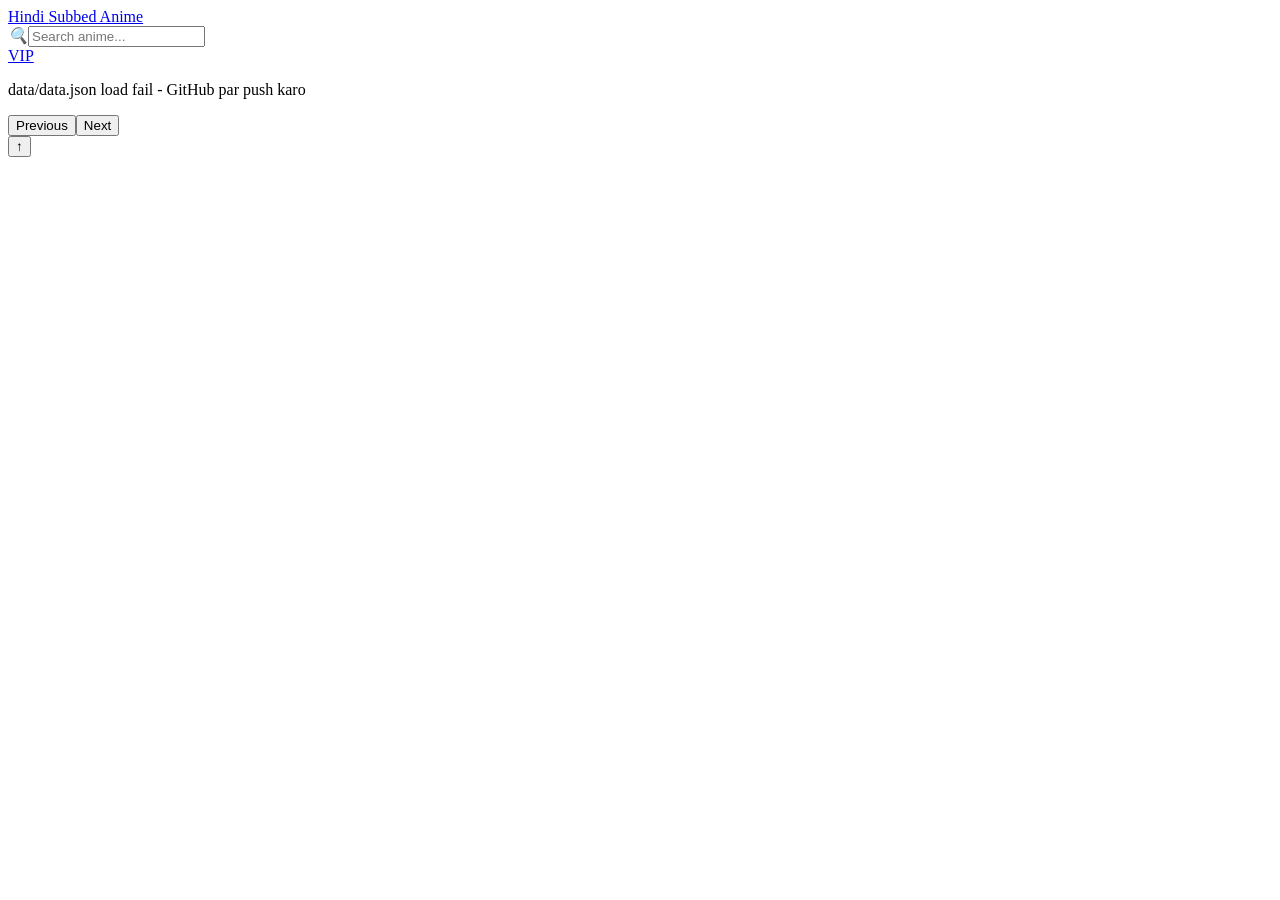
==== index.html @ 3cca9737 "Create index.html" ====
<!DOCTYPE html>
<html lang="hi">
<head>
<meta charset="UTF-8">
<meta name="viewport" content="width=device-width,initial-scale=1">
<title>Hindi Subbed Anime - Watch Hindi Subbed Anime Online Lifetime Free</title>
<meta name="description" content="Hindi Subbed Anime - Watch Hindi Subbed, Hindi Dubbed Anime, Romance, Reincarnation, Action Anime Online Lifetime Free on GitHub">
<meta name="keywords" content="hindi subbed anime, hindi dubbed anime, mechanical marie hindi subbed, dad is a hero hindi subbed, romance anime hindi, reincarnation anime">
<meta name="theme-color" content="#ff8c00">
<meta property="og:title" content="Hindi Subbed Anime">
<meta property="og:description" content="Watch Hindi Subbed Anime Lifetime Free">
<meta property="og:type" content="website">
<link rel="stylesheet" href="assets/css/style.css">
<link rel="manifest" href="manifest.json">
</head>
<body>
<div id="toast"></div>
<div class="wrap">
<header>
  <a href="index.html" class="logo">Hindi <span>Subbed Anime</span></a>
  <div class="search"><i>🔍</i><input id="q" placeholder="Search anime..."></div>
  <a class="pill" href="vip.html">VIP</a>
</header>

<div class="filters">
  <div class="row" id="cats"></div>
  <div class="row" id="gens"></div>
  <div class="row" id="az"></div>
</div>

<!-- GRID - Single big cards like screenshot, NOT 2 images short type -->
<div class="grid" id="grid"></div>

<div class="pg"><button id="pv">Previous</button><span id="pi"></span><button id="nx">Next</button></div>
<div id="ban"></div>
</div>

<button class="fab" onclick="window.scrollTo({top:0,behavior:'smooth'})">↑</button>

<script src="assets/js/app.js"></script>
<script>
const N=8;
let S={q:'',c:'',g:'',a:'',p:0}, ALL=[];
const $=id=>document.getElementById(id);
const kk=s=>String(s||'').trim().toLowerCase();
const esc=s=>String(s??'').replace(/[&<>"]/g,c=>({'&':'&amp;','<':'&lt;','>':'&gt;','"':'&quot;'}[c]));
const gens=p=>(p.gen||[]).flatMap(g=>String(g).split(/[,.;\/|]+/)).map(s=>s.trim()).filter(Boolean);
function cdnImg(u){
  if(!u) return 'https://placehold.co/600x338/232326/9f9fa9?text=No+Image';
  if(u.includes('wsrv.nl')) return u;
  return `https://wsrv.nl/?url=${encodeURIComponent(u)}&output=jpg&q=80`;
}
function row(id,k,map){
  const r=$(id); r.innerHTML='';
  [...map].sort((a,b)=>a[1].localeCompare(b[1])).forEach(([val,label])=>{
    const b=document.createElement('button');
    b.className='chip'+(S[k]===val?' on':'');
    b.textContent=label;
    b.onclick=()=>{ S[k]=S[k]===val?'':val; S.p=0; draw(); };
    r.appendChild(b);
  });
}
function draw(){
  const cm=new Map(), gm=new Map(), am=new Map();
  ALL.forEach(p=>{
    if(p.cat) cm.set(kk(p.cat), cm.get(kk(p.cat))||p.cat.trim());
    gens(p).forEach(g=>gm.set(kk(g), gm.get(kk(g))||g));
    const a=(p.name[0]||'#').toUpperCase(); am.set(a,a);
  });
  row('cats','c',cm); row('gens','g',gm); row('az','a',am);
  let f=ALL.filter(p=>{
    if(p.expiry && p.expiry < Date.now()) return false; // auto delete
    const key=(p.keywords||'')+' '+p.name+' '+p.cat+' '+(p.gen||[]).join(' ');
    return kk(key).includes(S.q) && (!S.c||kk(p.cat)===S.c) && (!S.g||gens(p).some(g=>kk(g)===S.g)) && (!S.a||p.name[0].toUpperCase()===S.a);
  }).sort((a,b)=>(b.updated||0)-(a.updated||0));
  const total=Math.max(1,Math.ceil(f.length/N));
  S.p=Math.min(S.p,total-1); if(S.p<0) S.p=0;
  const slice=f.slice(S.p*N, S.p*N+N);
  $('grid').innerHTML=slice.map(p=>{
    const genre=(p.gen&&p.gen[0])?p.gen[0]: (p.cat||'Hindi Subbed');
    return `<a class="card" href="post.html?id=${encodeURIComponent(p.id)}">
      <div class="thumb">
        <img loading="lazy" src="${esc(cdnImg(p.img))}" alt="${esc(p.name)} Hindi Subbed">
        <div class="top-badge"><span>WATCH NOW</span><span>${esc((p.cat||'Hindi Subbed').slice(0,20))}</span></div>
        <span class="gen-badge">${esc(genre)}</span>
      </div>
      <div class="card-body">
        <div class="card-title">${esc(p.name)}</div>
        <button class="watch-btn">Watch/Download...</button>
      </div>
    </a>`;
  }).join('') || '<p class="mu" style="padding:20px">Kuch nahi mila. data/data.json check karo</p>';
  $('pi').textContent=`${S.p+1} / ${total}`;
  $('pv').disabled=S.p<=0; $('nx').disabled=S.p>=total-1;
  $('pv').onclick=()=>{S.p--; draw(); scrollTo(0,0)}; $('nx').onclick=()=>{S.p++; draw(); scrollTo(0,0)};
}
async function loadData(){
  try{
    const r=await fetch('data/data.json?'+Date.now(),{cache:'no-store'});
    if(!r.ok) throw new Error();
    const d=await r.json();
    ALL=d.posts||[];
    if(d.cfg){
      if(d.cfg.head){ const t=document.createElement('template'); t.innerHTML=d.cfg.head; document.head.append(t.content); }
      if(d.cfg.body){ const t=document.createElement('template'); t.innerHTML=d.cfg.body; document.body.append(t.content); }
      if(d.cfg.ban && $('ban')){ const t=document.createElement('template'); t.innerHTML=d.cfg.ban; $('ban').append(t.content); }
    }
    draw();
  }catch(e){ $('grid').innerHTML='<p class="mu">data/data.json load fail - GitHub par push karo</p>'; }
}
const inp=$('q');
const u=new URLSearchParams(location.search);
if(u.get('q')){ S.q=kk(u.get('q')); inp.value=u.get('q'); }
inp.oninput=()=>{ S.q=kk(inp.value); S.p=0; draw(); };
loadData();
</script>
</body>
</html>
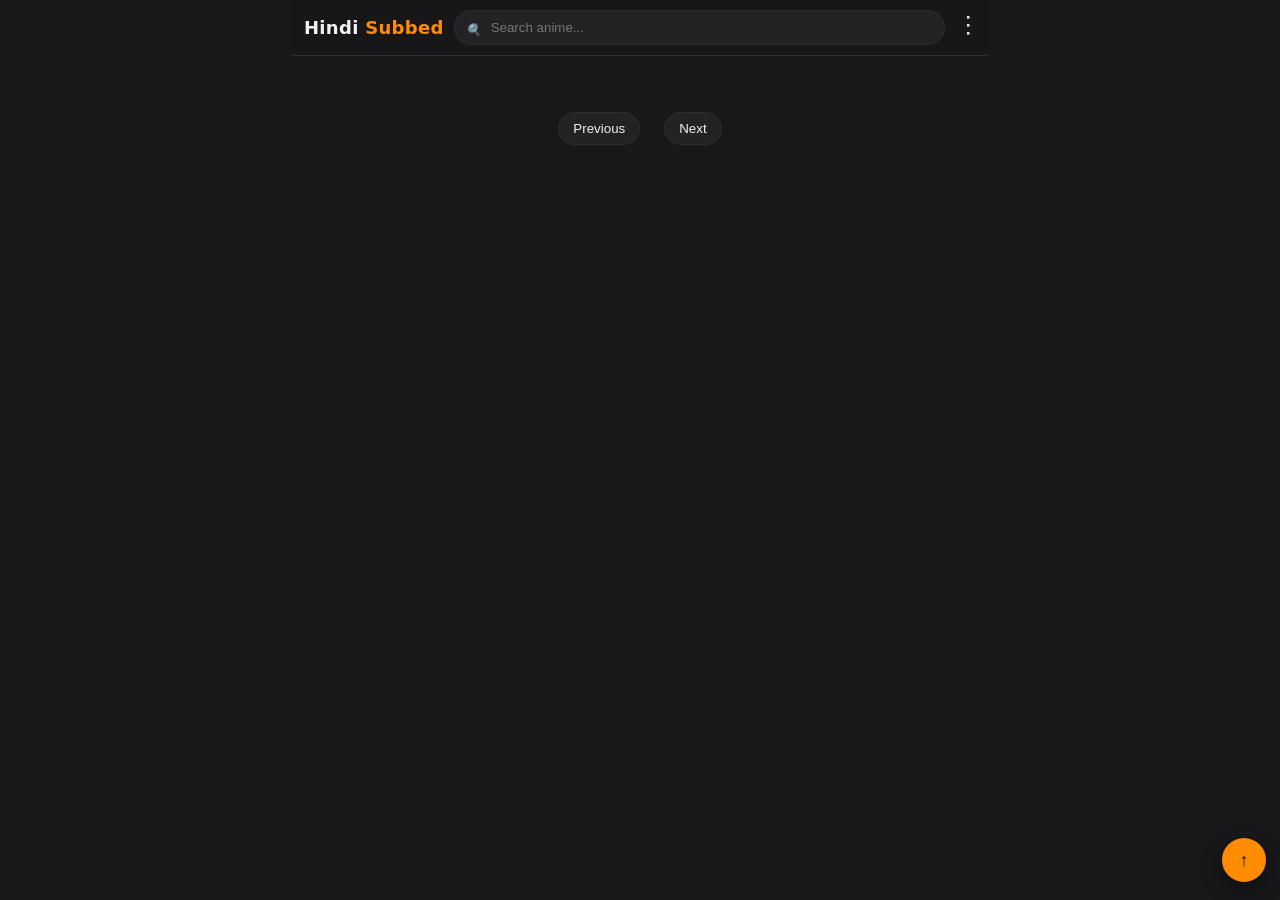
==== commit 1d336453: "Update index.html" ====
--- a/index.html
+++ b/index.html
@@ -3,32 +3,63 @@
 <head>
 <meta charset="UTF-8">
 <meta name="viewport" content="width=device-width,initial-scale=1">
-<title>Hindi Subbed Anime - Watch Hindi Subbed Anime Online Lifetime Free</title>
-<meta name="description" content="Hindi Subbed Anime - Watch Hindi Subbed, Hindi Dubbed Anime, Romance, Reincarnation, Action Anime Online Lifetime Free on GitHub">
-<meta name="keywords" content="hindi subbed anime, hindi dubbed anime, mechanical marie hindi subbed, dad is a hero hindi subbed, romance anime hindi, reincarnation anime">
+<title>Hindi Subbed Anime - Watch Online Lifetime Free</title>
+<meta name="description" content="Hindi Subbed Anime - Watch Hindi Subbed, Hindi Dubbed Anime, Romance, Reincarnation, Action Anime Online Lifetime Free">
 <meta name="theme-color" content="#ff8c00">
-<meta property="og:title" content="Hindi Subbed Anime">
-<meta property="og:description" content="Watch Hindi Subbed Anime Lifetime Free">
-<meta property="og:type" content="website">
 <link rel="stylesheet" href="assets/css/style.css">
-<link rel="manifest" href="manifest.json">
+<style>
+/* 3-DOTS MENU CSS */
+.site-menu { position: fixed; inset: 0; background: rgba(0,0,0,0.7); z-index: 1000; display: none; flex-direction: column; justify-content: flex-end; backdrop-filter: blur(4px); }
+.site-menu.show { display: flex; animation: slideUp 0.3s ease-out; }
+@keyframes slideUp { from { transform: translateY(100%); } to { transform: translateY(0); } }
+.menu-content { background: var(--bg); border-radius: 20px 20px 0 0; padding: 20px; max-height: 85vh; overflow-y: auto; border-top: 1px solid var(--ln); }
+.menu-header { display: flex; justify-content: space-between; align-items: center; margin-bottom: 15px; }
+.menu-header h3 { margin: 0; color: var(--ac); font-size: 18px; }
+.menu-header button { background: none; border: none; color: var(--tx); font-size: 20px; cursor: pointer; }
+.menu-section { margin-bottom: 20px; }
+.menu-section h4 { margin: 0 0 10px 0; color: var(--mu); font-size: 12px; text-transform: uppercase; letter-spacing: 1px; }
+.wrap-chips { display: flex; flex-wrap: wrap; gap: 8px; }
+.m-chip { background: var(--card); border: 1px solid var(--ln); color: var(--tx); padding: 8px 14px; border-radius: 99px; font-size: 12px; cursor: pointer; }
+.m-chip.on { background: var(--ac); color: #111; border-color: var(--ac); font-weight: bold; }
+</style>
 </head>
 <body>
 <div id="toast"></div>
+
+<!-- MAIN MENU OVERLAY -->
+<div id="siteMenu" class="site-menu">
+  <div class="menu-content">
+    <div class="menu-header">
+      <h3>Explore Anime</h3>
+      <button onclick="toggleMenu()">✕</button>
+    </div>
+    <div class="menu-section">
+      <h4>📁 Categories</h4>
+      <div class="wrap-chips" id="menuCats"></div>
+    </div>
+    <div class="menu-section">
+      <h4>🎭 Genres</h4>
+      <div class="wrap-chips" id="menuGens"></div>
+    </div>
+    <div class="menu-section">
+      <h4>🔤 A-Z List</h4>
+      <div class="wrap-chips" id="menuAZ"></div>
+    </div>
+  </div>
+</div>
+
 <div class="wrap">
 <header>
-  <a href="index.html" class="logo">Hindi <span>Subbed Anime</span></a>
+  <a href="index.html" class="logo">Hindi <span>Subbed</span></a>
   <div class="search"><i>🔍</i><input id="q" placeholder="Search anime..."></div>
-  <a class="pill" href="vip.html">VIP</a>
+  <!-- YE RAHA 3 DOTS WALA BUTTON -->
+  <button onclick="toggleMenu()" style="background:transparent;border:0;color:var(--tx);font-size:24px;cursor:pointer;padding:0 5px;margin-left:5px;">⋮</button>
 </header>
 
 <div class="filters">
   <div class="row" id="cats"></div>
-  <div class="row" id="gens"></div>
-  <div class="row" id="az"></div>
 </div>
 
-<!-- GRID - Single big cards like screenshot, NOT 2 images short type -->
 <div class="grid" id="grid"></div>
 
 <div class="pg"><button id="pv">Previous</button><span id="pi"></span><button id="nx">Next</button></div>
@@ -45,21 +76,35 @@
 const kk=s=>String(s||'').trim().toLowerCase();
 const esc=s=>String(s??'').replace(/[&<>"]/g,c=>({'&':'&amp;','<':'&lt;','>':'&gt;','"':'&quot;'}[c]));
 const gens=p=>(p.gen||[]).flatMap(g=>String(g).split(/[,.;\/|]+/)).map(s=>s.trim()).filter(Boolean);
-function cdnImg(u){
-  if(!u) return 'https://placehold.co/600x338/232326/9f9fa9?text=No+Image';
-  if(u.includes('wsrv.nl')) return u;
-  return `https://wsrv.nl/?url=${encodeURIComponent(u)}&output=jpg&q=80`;
+
+function toggleMenu() {
+  const m = $('siteMenu');
+  if(m.classList.contains('show')) m.classList.remove('show');
+  else m.classList.add('show');
 }
+
+// Function for Homepage horizontal scroll
 function row(id,k,map){
   const r=$(id); r.innerHTML='';
   [...map].sort((a,b)=>a[1].localeCompare(b[1])).forEach(([val,label])=>{
     const b=document.createElement('button');
-    b.className='chip'+(S[k]===val?' on':'');
-    b.textContent=label;
+    b.className='chip'+(S[k]===val?' on':''); b.textContent=label;
     b.onclick=()=>{ S[k]=S[k]===val?'':val; S.p=0; draw(); };
     r.appendChild(b);
   });
 }
+
+// Function for 3-Dots Menu inside Overlay
+function menuRow(id,k,map){
+  const r=$(id); r.innerHTML='';
+  [...map].sort((a,b)=>a[1].localeCompare(b[1])).forEach(([val,label])=>{
+    const b=document.createElement('button');
+    b.className='m-chip'+(S[k]===val?' on':''); b.textContent=label;
+    b.onclick=()=>{ S[k]=S[k]===val?'':val; S.p=0; toggleMenu(); draw(); };
+    r.appendChild(b);
+  });
+}
+
 function draw(){
   const cm=new Map(), gm=new Map(), am=new Map();
   ALL.forEach(p=>{
@@ -67,47 +112,55 @@
     gens(p).forEach(g=>gm.set(kk(g), gm.get(kk(g))||g));
     const a=(p.name[0]||'#').toUpperCase(); am.set(a,a);
   });
-  row('cats','c',cm); row('gens','g',gm); row('az','a',am);
+  
+  // Fill top horizontal row (Only Categories for clean look)
+  row('cats','c',cm); 
+  
+  // Fill 3-Dots Menu (Categories, Genres, A-Z)
+  menuRow('menuCats','c',cm);
+  menuRow('menuGens','g',gm);
+  menuRow('menuAZ','a',am);
+
   let f=ALL.filter(p=>{
-    if(p.expiry && p.expiry < Date.now()) return false; // auto delete
     const key=(p.keywords||'')+' '+p.name+' '+p.cat+' '+(p.gen||[]).join(' ');
     return kk(key).includes(S.q) && (!S.c||kk(p.cat)===S.c) && (!S.g||gens(p).some(g=>kk(g)===S.g)) && (!S.a||p.name[0].toUpperCase()===S.a);
   }).sort((a,b)=>(b.updated||0)-(a.updated||0));
+
   const total=Math.max(1,Math.ceil(f.length/N));
   S.p=Math.min(S.p,total-1); if(S.p<0) S.p=0;
   const slice=f.slice(S.p*N, S.p*N+N);
+
   $('grid').innerHTML=slice.map(p=>{
-    const genre=(p.gen&&p.gen[0])?p.gen[0]: (p.cat||'Hindi Subbed');
+    const genre=(p.gen&&p.gen[0])?p.gen[0]: (p.cat||'Anime');
     return `<a class="card" href="post.html?id=${encodeURIComponent(p.id)}">
       <div class="thumb">
-        <img loading="lazy" src="${esc(cdnImg(p.img))}" alt="${esc(p.name)} Hindi Subbed">
-        <div class="top-badge"><span>WATCH NOW</span><span>${esc((p.cat||'Hindi Subbed').slice(0,20))}</span></div>
+        <img loading="lazy" src="${esc(cdnImg(p.img))}" alt="${esc(p.name)}">
+        <div class="top-badge"><span>WATCH NOW</span><span>${esc((p.cat||'Anime').slice(0,20))}</span></div>
         <span class="gen-badge">${esc(genre)}</span>
       </div>
       <div class="card-body">
         <div class="card-title">${esc(p.name)}</div>
-        <button class="watch-btn">Watch/Download...</button>
+        <button class="watch-btn">Watch Episode...</button>
       </div>
     </a>`;
-  }).join('') || '<p class="mu" style="padding:20px">Kuch nahi mila. data/data.json check karo</p>';
-  $('pi').textContent=`${S.p+1} / ${total}`;
+  }).join('') || '<p class="mu" style="padding:20px; text-align:center;">No Anime Found.</p>';
+  
+  $('pi').textContent=`Page ${S.p+1} of ${total}`;
   $('pv').disabled=S.p<=0; $('nx').disabled=S.p>=total-1;
   $('pv').onclick=()=>{S.p--; draw(); scrollTo(0,0)}; $('nx').onclick=()=>{S.p++; draw(); scrollTo(0,0)};
 }
+
 async function loadData(){
   try{
     const r=await fetch('data/data.json?'+Date.now(),{cache:'no-store'});
     if(!r.ok) throw new Error();
     const d=await r.json();
     ALL=d.posts||[];
-    if(d.cfg){
-      if(d.cfg.head){ const t=document.createElement('template'); t.innerHTML=d.cfg.head; document.head.append(t.content); }
-      if(d.cfg.body){ const t=document.createElement('template'); t.innerHTML=d.cfg.body; document.body.append(t.content); }
-      if(d.cfg.ban && $('ban')){ const t=document.createElement('template'); t.innerHTML=d.cfg.ban; $('ban').append(t.content); }
-    }
+    if(d.cfg && d.cfg.ban && $('ban')){ const t=document.createElement('template'); t.innerHTML=d.cfg.ban; $('ban').append(t.content); }
     draw();
-  }catch(e){ $('grid').innerHTML='<p class="mu">data/data.json load fail - GitHub par push karo</p>'; }
+  }catch(e){ $('grid').innerHTML='<p class="mu">Data loading failed...</p>'; }
 }
+
 const inp=$('q');
 const u=new URLSearchParams(location.search);
 if(u.get('q')){ S.q=kk(u.get('q')); inp.value=u.get('q'); }
--- a/assets/css/style.css
+++ b/assets/css/style.css
@@ -0,0 +1,82 @@
+:root{
+  --bg:#18181b;
+  --card:#232326;
+  --card2:#1f1f23;
+  --ln:#2e2e32;
+  --tx:#f1f1f3;
+  --mu:#9f9fa9;
+  --ac:#ff8c00;
+  --ac2:#ff6a00;
+  --r:14px;
+}
+*{box-sizing:border-box}
+body{
+  margin:0;
+  background:var(--bg);
+  color:var(--tx);
+  font:14px/1.5 Inter,system-ui,Segoe UI,Roboto,sans-serif;
+  -webkit-tap-highlight-color:transparent;
+}
+a{color:inherit;text-decoration:none}
+.wrap{max-width:720px;margin:auto;padding:0 12px 90px}
+header{
+  position:sticky;top:0;z-index:20;
+  background:rgba(24,24,27,.92);
+  backdrop-filter:blur(12px);
+  border-bottom:1px solid var(--ln);
+  padding:10px 12px;
+  display:flex;align-items:center;gap:10px;
+}
+.logo{font-size:18px;font-weight:900;letter-spacing:.3px}
+.logo span{color:var(--ac)}
+.search{flex:1;position:relative}
+.search input{
+  width:100%;background:var(--card);
+  border:1px solid var(--ln);color:var(--tx);
+  border-radius:99px;padding:9px 14px 9px 36px;outline:none;
+}
+.search i{position:absolute;left:12px;top:11px;color:var(--mu);font-size:12px}
+.pill{white-space:nowrap;padding:6px 12px;border-radius:99px;font-size:12px;border:1px solid var(--ln);background:var(--card)}
+.chip{padding:6px 12px;border-radius:99px;font-size:12px;border:1px solid var(--ln);background:var(--card);cursor:pointer;white-space:nowrap}
+.chip.on{background:var(--ac);color:#111;border-color:var(--ac);font-weight:700}
+.row{display:flex;gap:8px;overflow-x:auto;padding:8px 0;scrollbar-width:none}
+.row::-webkit-scrollbar{display:none}
+
+/* GRID - 1 column on mobile like screenshot, NOT 2 images short type */
+.grid{display:grid;grid-template-columns:1fr;gap:18px;padding:12px 0}
+@media(min-width:600px){.grid{grid-template-columns:1fr 1fr}}
+
+/* CARD - Like screenshot */
+.card{
+  background:var(--card);border:1px solid var(--ln);
+  border-radius:16px;overflow:hidden;display:block;position:relative;
+}
+.thumb{position:relative;width:100%;aspect-ratio:16/9;overflow:hidden;background:var(--card2)}
+.thumb img{width:100%;height:100%;object-fit:cover;display:block}
+.top-badge{
+  position:absolute;left:0;top:0;right:0;
+  display:flex;justify-content:space-between;
+  padding:8px 10px;font-size:10px;font-weight:800;
+}
+.top-badge span{background:rgba(0,0,0,.7);backdrop-filter:blur(4px);padding:3px 8px;border-radius:99px;border:1px solid rgba(255,255,255,.15)}
+.gen-badge{
+  position:absolute;right:10px;bottom:10px;
+  background:var(--ac);color:#111;
+  padding:5px 12px;border-radius:99px;
+  font-size:12px;font-weight:800;
+}
+.card-body{padding:12px 12px 14px}
+.card-title{font-size:15px;font-weight:700;line-height:1.35;display:-webkit-box;-webkit-line-clamp:2;-webkit-box-orient:vertical;overflow:hidden;min-height:40px}
+.watch-btn{margin-top:10px;display:inline-flex;background:var(--ac);color:#111;border:0;padding:9px 16px;border-radius:10px;font-weight:800;font-size:13px;cursor:pointer}
+
+.box{background:var(--card);border:1px solid var(--ln);border-radius:14px;padding:12px;margin:12px 0}
+.mu{color:var(--mu);font-size:12px}
+.ep{display:flex;align-items:center;gap:8px;padding:10px 0;border-top:1px solid var(--ln)}
+.ep span{flex:1;font-size:13px}
+.ep button{padding:7px 12px;border-radius:8px;border:1px solid var(--ln);background:var(--card2);color:var(--tx);font-weight:700;font-size:12px;cursor:pointer}
+.ep button.primary{background:var(--ac);color:#111;border-color:var(--ac)}
+.pg{display:flex;justify-content:center;align-items:center;gap:12px;padding:16px}
+.pg button{padding:8px 14px;border-radius:99px;border:1px solid var(--ln);background:var(--card);color:var(--tx)}
+.pg button:disabled{opacity:.4}
+.fab{position:fixed;right:14px;bottom:18px;width:44px;height:44px;border-radius:50%;background:var(--ac);color:#111;border:0;display:grid;place-items:center;font-size:18px;font-weight:900;box-shadow:0 8px 20px rgba(0,0,0,.4);cursor:pointer;z-index:15}
+#toast{position:fixed;left:50%;top:14px;transform:translateX(-50%);background:#111;color:#fff;padding:9px 16px;border-radius:99px;border:1px solid var(--ac);font-size:12px;font-weight:700;display:none;z-index:99}
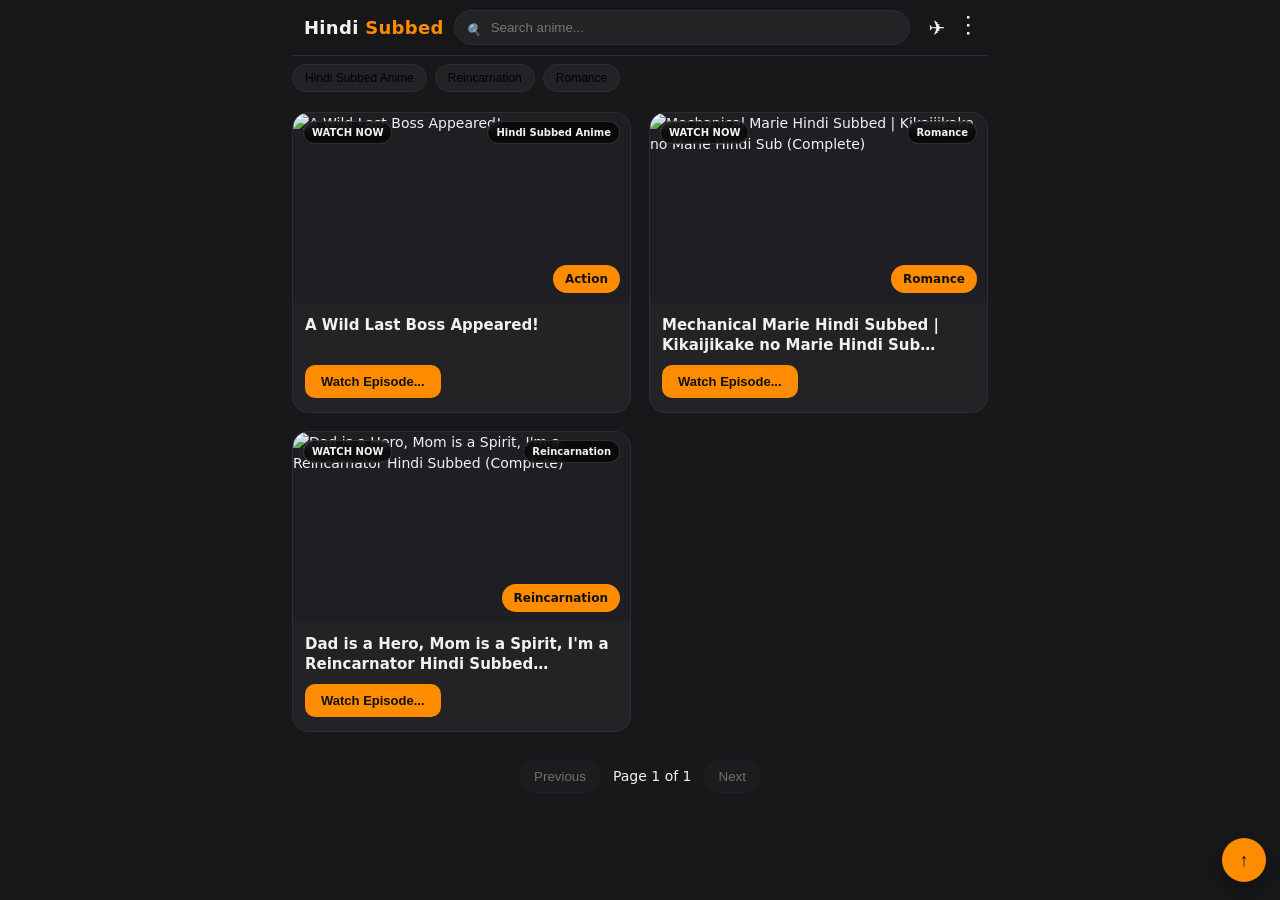
==== commit 18725a37: "Update index.html" ====
--- a/index.html
+++ b/index.html
@@ -8,7 +8,6 @@
 <meta name="theme-color" content="#ff8c00">
 <link rel="stylesheet" href="assets/css/style.css">
 <style>
-/* 3-DOTS MENU CSS */
 .site-menu { position: fixed; inset: 0; background: rgba(0,0,0,0.7); z-index: 1000; display: none; flex-direction: column; justify-content: flex-end; backdrop-filter: blur(4px); }
 .site-menu.show { display: flex; animation: slideUp 0.3s ease-out; }
 @keyframes slideUp { from { transform: translateY(100%); } to { transform: translateY(0); } }
@@ -52,7 +51,9 @@
 <header>
   <a href="index.html" class="logo">Hindi <span>Subbed</span></a>
   <div class="search"><i>🔍</i><input id="q" placeholder="Search anime..."></div>
-  <!-- YE RAHA 3 DOTS WALA BUTTON -->
+  <!-- Telegram Header Icon -->
+  <a id="tgBtn" href="#" target="_blank" style="display:none; text-decoration:none; margin-left:8px; font-size:20px;">✈️</a>
+  <!-- 3 DOTS MENU -->
   <button onclick="toggleMenu()" style="background:transparent;border:0;color:var(--tx);font-size:24px;cursor:pointer;padding:0 5px;margin-left:5px;">⋮</button>
 </header>
 
@@ -72,10 +73,6 @@
 <script>
 const N=8;
 let S={q:'',c:'',g:'',a:'',p:0}, ALL=[];
-const $=id=>document.getElementById(id);
-const kk=s=>String(s||'').trim().toLowerCase();
-const esc=s=>String(s??'').replace(/[&<>"]/g,c=>({'&':'&amp;','<':'&lt;','>':'&gt;','"':'&quot;'}[c]));
-const gens=p=>(p.gen||[]).flatMap(g=>String(g).split(/[,.;\/|]+/)).map(s=>s.trim()).filter(Boolean);
 
 function toggleMenu() {
   const m = $('siteMenu');
@@ -83,7 +80,6 @@
   else m.classList.add('show');
 }
 
-// Function for Homepage horizontal scroll
 function row(id,k,map){
   const r=$(id); r.innerHTML='';
   [...map].sort((a,b)=>a[1].localeCompare(b[1])).forEach(([val,label])=>{
@@ -94,7 +90,6 @@
   });
 }
 
-// Function for 3-Dots Menu inside Overlay
 function menuRow(id,k,map){
   const r=$(id); r.innerHTML='';
   [...map].sort((a,b)=>a[1].localeCompare(b[1])).forEach(([val,label])=>{
@@ -113,10 +108,7 @@
     const a=(p.name[0]||'#').toUpperCase(); am.set(a,a);
   });
   
-  // Fill top horizontal row (Only Categories for clean look)
   row('cats','c',cm); 
-  
-  // Fill 3-Dots Menu (Categories, Genres, A-Z)
   menuRow('menuCats','c',cm);
   menuRow('menuGens','g',gm);
   menuRow('menuAZ','a',am);
@@ -131,7 +123,7 @@
   const slice=f.slice(S.p*N, S.p*N+N);
 
   $('grid').innerHTML=slice.map(p=>{
-    const genre=(p.gen&&p.gen[0])?p.gen[0]: (p.cat||'Anime');
+    const genre=(p.gen&&p.gen[0])?p.gen[0].replace(/#/g,''): (p.cat||'Anime');
     return `<a class="card" href="post.html?id=${encodeURIComponent(p.id)}">
       <div class="thumb">
         <img loading="lazy" src="${esc(cdnImg(p.img))}" alt="${esc(p.name)}">
@@ -152,18 +144,27 @@
 
 async function loadData(){
   try{
-    const r=await fetch('data/data.json?'+Date.now(),{cache:'no-store'});
-    if(!r.ok) throw new Error();
-    const d=await r.json();
-    ALL=d.posts||[];
-    if(d.cfg && d.cfg.ban && $('ban')){ const t=document.createElement('template'); t.innerHTML=d.cfg.ban; $('ban').append(t.content); }
+    const d = await load(); // Global app.js function (Ads will run)
+    ALL = d.posts || [];
+    
+    // Telegram Button Show if Exist
+    if(CFG.tg) {
+       const tg = $('tgBtn');
+       if(tg) { tg.href = CFG.tg; tg.style.display = 'inline-block'; }
+    }
+    
     draw();
   }catch(e){ $('grid').innerHTML='<p class="mu">Data loading failed...</p>'; }
 }
 
 const inp=$('q');
 const u=new URLSearchParams(location.search);
+// URL Parameter Fix
 if(u.get('q')){ S.q=kk(u.get('q')); inp.value=u.get('q'); }
+if(u.get('c')) S.c=kk(u.get('c'));
+if(u.get('g')) S.g=kk(u.get('g'));
+if(u.get('a')) S.a=u.get('a').toUpperCase();
+
 inp.oninput=()=>{ S.q=kk(inp.value); S.p=0; draw(); };
 loadData();
 </script>
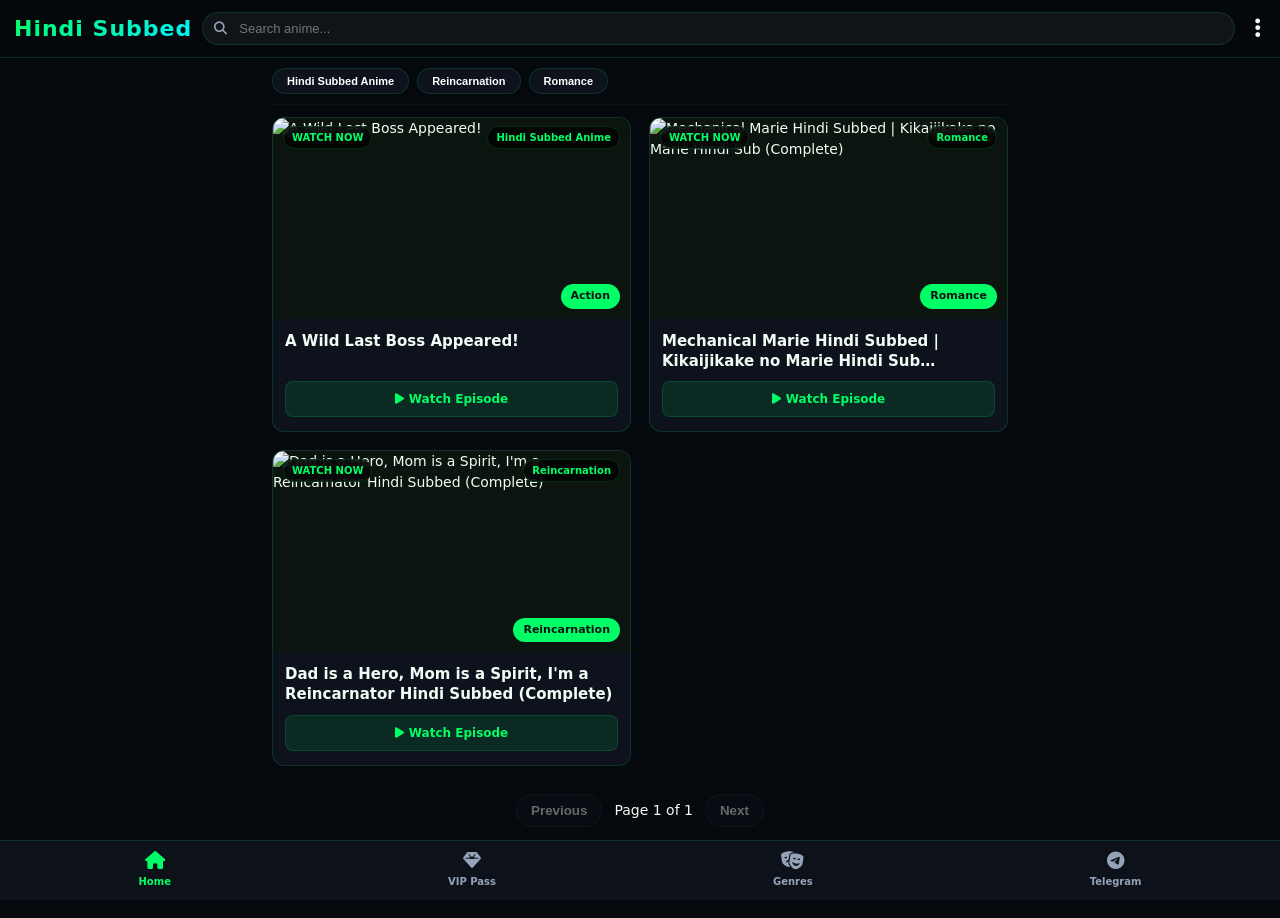
==== commit 9544ea60: "Add files via upload" ====
--- a/index.html
+++ b/index.html
@@ -1,172 +1,175 @@
-<!DOCTYPE html>
-<html lang="hi">
-<head>
-<meta charset="UTF-8">
-<meta name="viewport" content="width=device-width,initial-scale=1">
-<title>Hindi Subbed Anime - Watch Online Lifetime Free</title>
-<meta name="description" content="Hindi Subbed Anime - Watch Hindi Subbed, Hindi Dubbed Anime, Romance, Reincarnation, Action Anime Online Lifetime Free">
-<meta name="theme-color" content="#ff8c00">
-<link rel="stylesheet" href="assets/css/style.css">
-<style>
-.site-menu { position: fixed; inset: 0; background: rgba(0,0,0,0.7); z-index: 1000; display: none; flex-direction: column; justify-content: flex-end; backdrop-filter: blur(4px); }
-.site-menu.show { display: flex; animation: slideUp 0.3s ease-out; }
-@keyframes slideUp { from { transform: translateY(100%); } to { transform: translateY(0); } }
-.menu-content { background: var(--bg); border-radius: 20px 20px 0 0; padding: 20px; max-height: 85vh; overflow-y: auto; border-top: 1px solid var(--ln); }
-.menu-header { display: flex; justify-content: space-between; align-items: center; margin-bottom: 15px; }
-.menu-header h3 { margin: 0; color: var(--ac); font-size: 18px; }
-.menu-header button { background: none; border: none; color: var(--tx); font-size: 20px; cursor: pointer; }
-.menu-section { margin-bottom: 20px; }
-.menu-section h4 { margin: 0 0 10px 0; color: var(--mu); font-size: 12px; text-transform: uppercase; letter-spacing: 1px; }
-.wrap-chips { display: flex; flex-wrap: wrap; gap: 8px; }
-.m-chip { background: var(--card); border: 1px solid var(--ln); color: var(--tx); padding: 8px 14px; border-radius: 99px; font-size: 12px; cursor: pointer; }
-.m-chip.on { background: var(--ac); color: #111; border-color: var(--ac); font-weight: bold; }
-</style>
-</head>
-<body>
-<div id="toast"></div>
-
-<!-- MAIN MENU OVERLAY -->
-<div id="siteMenu" class="site-menu">
-  <div class="menu-content">
-    <div class="menu-header">
-      <h3>Explore Anime</h3>
-      <button onclick="toggleMenu()">✕</button>
-    </div>
-    <div class="menu-section">
-      <h4>📁 Categories</h4>
-      <div class="wrap-chips" id="menuCats"></div>
-    </div>
-    <div class="menu-section">
-      <h4>🎭 Genres</h4>
-      <div class="wrap-chips" id="menuGens"></div>
-    </div>
-    <div class="menu-section">
-      <h4>🔤 A-Z List</h4>
-      <div class="wrap-chips" id="menuAZ"></div>
-    </div>
-  </div>
-</div>
-
-<div class="wrap">
-<header>
-  <a href="index.html" class="logo">Hindi <span>Subbed</span></a>
-  <div class="search"><i>🔍</i><input id="q" placeholder="Search anime..."></div>
-  <!-- Telegram Header Icon -->
-  <a id="tgBtn" href="#" target="_blank" style="display:none; text-decoration:none; margin-left:8px; font-size:20px;">✈️</a>
-  <!-- 3 DOTS MENU -->
-  <button onclick="toggleMenu()" style="background:transparent;border:0;color:var(--tx);font-size:24px;cursor:pointer;padding:0 5px;margin-left:5px;">⋮</button>
-</header>
-
-<div class="filters">
-  <div class="row" id="cats"></div>
-</div>
-
-<div class="grid" id="grid"></div>
-
-<div class="pg"><button id="pv">Previous</button><span id="pi"></span><button id="nx">Next</button></div>
-<div id="ban"></div>
-</div>
-
-<button class="fab" onclick="window.scrollTo({top:0,behavior:'smooth'})">↑</button>
-
-<script src="assets/js/app.js"></script>
-<script>
-const N=8;
-let S={q:'',c:'',g:'',a:'',p:0}, ALL=[];
-
-function toggleMenu() {
-  const m = $('siteMenu');
-  if(m.classList.contains('show')) m.classList.remove('show');
-  else m.classList.add('show');
-}
-
-function row(id,k,map){
-  const r=$(id); r.innerHTML='';
-  [...map].sort((a,b)=>a[1].localeCompare(b[1])).forEach(([val,label])=>{
-    const b=document.createElement('button');
-    b.className='chip'+(S[k]===val?' on':''); b.textContent=label;
-    b.onclick=()=>{ S[k]=S[k]===val?'':val; S.p=0; draw(); };
-    r.appendChild(b);
-  });
-}
-
-function menuRow(id,k,map){
-  const r=$(id); r.innerHTML='';
-  [...map].sort((a,b)=>a[1].localeCompare(b[1])).forEach(([val,label])=>{
-    const b=document.createElement('button');
-    b.className='m-chip'+(S[k]===val?' on':''); b.textContent=label;
-    b.onclick=()=>{ S[k]=S[k]===val?'':val; S.p=0; toggleMenu(); draw(); };
-    r.appendChild(b);
-  });
-}
-
-function draw(){
-  const cm=new Map(), gm=new Map(), am=new Map();
-  ALL.forEach(p=>{
-    if(p.cat) cm.set(kk(p.cat), cm.get(kk(p.cat))||p.cat.trim());
-    gens(p).forEach(g=>gm.set(kk(g), gm.get(kk(g))||g));
-    const a=(p.name[0]||'#').toUpperCase(); am.set(a,a);
-  });
-  
-  row('cats','c',cm); 
-  menuRow('menuCats','c',cm);
-  menuRow('menuGens','g',gm);
-  menuRow('menuAZ','a',am);
-
-  let f=ALL.filter(p=>{
-    const key=(p.keywords||'')+' '+p.name+' '+p.cat+' '+(p.gen||[]).join(' ');
-    return kk(key).includes(S.q) && (!S.c||kk(p.cat)===S.c) && (!S.g||gens(p).some(g=>kk(g)===S.g)) && (!S.a||p.name[0].toUpperCase()===S.a);
-  }).sort((a,b)=>(b.updated||0)-(a.updated||0));
-
-  const total=Math.max(1,Math.ceil(f.length/N));
-  S.p=Math.min(S.p,total-1); if(S.p<0) S.p=0;
-  const slice=f.slice(S.p*N, S.p*N+N);
-
-  $('grid').innerHTML=slice.map(p=>{
-    const genre=(p.gen&&p.gen[0])?p.gen[0].replace(/#/g,''): (p.cat||'Anime');
-    return `<a class="card" href="post.html?id=${encodeURIComponent(p.id)}">
-      <div class="thumb">
-        <img loading="lazy" src="${esc(cdnImg(p.img))}" alt="${esc(p.name)}">
-        <div class="top-badge"><span>WATCH NOW</span><span>${esc((p.cat||'Anime').slice(0,20))}</span></div>
-        <span class="gen-badge">${esc(genre)}</span>
-      </div>
-      <div class="card-body">
-        <div class="card-title">${esc(p.name)}</div>
-        <button class="watch-btn">Watch Episode...</button>
-      </div>
-    </a>`;
-  }).join('') || '<p class="mu" style="padding:20px; text-align:center;">No Anime Found.</p>';
-  
-  $('pi').textContent=`Page ${S.p+1} of ${total}`;
-  $('pv').disabled=S.p<=0; $('nx').disabled=S.p>=total-1;
-  $('pv').onclick=()=>{S.p--; draw(); scrollTo(0,0)}; $('nx').onclick=()=>{S.p++; draw(); scrollTo(0,0)};
-}
-
-async function loadData(){
-  try{
-    const d = await load(); // Global app.js function (Ads will run)
-    ALL = d.posts || [];
-    
-    // Telegram Button Show if Exist
-    if(CFG.tg) {
-       const tg = $('tgBtn');
-       if(tg) { tg.href = CFG.tg; tg.style.display = 'inline-block'; }
-    }
-    
-    draw();
-  }catch(e){ $('grid').innerHTML='<p class="mu">Data loading failed...</p>'; }
-}
-
-const inp=$('q');
-const u=new URLSearchParams(location.search);
-// URL Parameter Fix
-if(u.get('q')){ S.q=kk(u.get('q')); inp.value=u.get('q'); }
-if(u.get('c')) S.c=kk(u.get('c'));
-if(u.get('g')) S.g=kk(u.get('g'));
-if(u.get('a')) S.a=u.get('a').toUpperCase();
-
-inp.oninput=()=>{ S.q=kk(inp.value); S.p=0; draw(); };
-loadData();
-</script>
-</body>
-</html>
+<!DOCTYPE html>
+<html lang="hi">
+<head>
+<meta charset="UTF-8">
+<meta name="viewport" content="width=device-width,initial-scale=1,maximum-scale=1,user-scalable=no">
+<title>Hindi Subbed Anime - Watch Online Lifetime Free</title>
+<meta name="description" content="Hindi Subbed Anime - Watch Hindi Subbed, Hindi Dubbed Anime, Romance, Reincarnation, Action Anime Online Lifetime Free">
+<meta name="theme-color" content="#00ff66">
+<link rel="stylesheet" href="assets/css/style.css">
+<!-- FontAwesome For Cloudflare Theme Icons -->
+<link rel="stylesheet" href="https://cdnjs.cloudflare.com/ajax/libs/font-awesome/6.4.0/css/all.min.css">
+<style>
+.site-menu { position: fixed; inset: 0; background: rgba(0,0,0,0.85); z-index: 1000; display: none; flex-direction: column; justify-content: flex-end; backdrop-filter: blur(4px); }
+.site-menu.show { display: flex; animation: slideUp 0.3s ease-out; }
+@keyframes slideUp { from { transform: translateY(100%); } to { transform: translateY(0); } }
+.menu-content { background: var(--bg); border-radius: 20px 20px 0 0; padding: 20px; max-height: 85vh; overflow-y: auto; border-top: 1px solid var(--ln); }
+.menu-header { display: flex; justify-content: space-between; align-items: center; margin-bottom: 15px; }
+.menu-header h3 { margin: 0; color: var(--ac); font-size: 18px; }
+.menu-header button { background: none; border: none; color: var(--tx); font-size: 20px; cursor: pointer; }
+.menu-section { margin-bottom: 20px; }
+.menu-section h4 { margin: 0 0 10px 0; color: var(--mu); font-size: 12px; text-transform: uppercase; letter-spacing: 1px; }
+.wrap-chips { display: flex; flex-wrap: wrap; gap: 8px; }
+</style>
+</head>
+<body>
+<div id="toast"></div>
+
+<!-- MAIN MENU OVERLAY -->
+<div id="siteMenu" class="site-menu">
+  <div class="menu-content">
+    <div class="menu-header">
+      <h3>Explore Anime</h3>
+      <button onclick="toggleMenu()">✕</button>
+    </div>
+    <div class="menu-section">
+      <h4>📁 Categories</h4>
+      <div class="wrap-chips" id="menuCats"></div>
+    </div>
+    <div class="menu-section">
+      <h4>🎭 Genres</h4>
+      <div class="wrap-chips" id="menuGens"></div>
+    </div>
+    <div class="menu-section">
+      <h4>🔤 A-Z List</h4>
+      <div class="wrap-chips" id="menuAZ"></div>
+    </div>
+  </div>
+</div>
+
+<header>
+  <div class="logo">Hindi Subbed</div>
+  <div class="search">
+    <i class="fa-solid fa-magnifying-glass"></i>
+    <input id="q" placeholder="Search anime...">
+  </div>
+  <!-- 3 DOTS MENU -->
+  <button onclick="toggleMenu()" style="background:transparent;border:0;color:var(--tx);font-size:22px;cursor:pointer;padding:0 5px;margin-left:5px;"><i class="fa-solid fa-ellipsis-vertical"></i></button>
+</header>
+
+<div class="wrap">
+  <div class="filters">
+    <div class="row" id="cats"></div>
+  </div>
+
+  <div class="grid" id="grid"></div>
+
+  <div class="pg"><button id="pv">Previous</button><span id="pi"></span><button id="nx">Next</button></div>
+  <div id="ban"></div>
+</div>
+
+<!-- NEW APP BAR -->
+<div class="app-bar">
+  <a href="index.html" class="nav-item active"><i class="fa-solid fa-house"></i>Home</a>
+  <a href="vip.html" class="nav-item"><i class="fa-solid fa-gem"></i>VIP Pass</a>
+  <a href="#" onclick="toggleMenu(); return false;" class="nav-item"><i class="fa-solid fa-masks-theater"></i>Genres</a>
+  <a id="tgBtn" href="#" target="_blank" class="nav-item" style="display:none;"><i class="fa-brands fa-telegram"></i>Telegram</a>
+</div>
+
+<script src="assets/js/app.js"></script>
+<script>
+const N=8;
+let S={q:'',c:'',g:'',a:'',p:0}, ALL=[];
+
+function toggleMenu() {
+  const m = $('siteMenu');
+  if(m.classList.contains('show')) m.classList.remove('show');
+  else m.classList.add('show');
+}
+
+function row(id,k,map){
+  const r=$(id); r.innerHTML='';
+  [...map].sort((a,b)=>a[1].localeCompare(b[1])).forEach(([val,label])=>{
+    const b=document.createElement('button');
+    b.className='chip'+(S[k]===val?' on':''); b.textContent=label;
+    b.onclick=()=>{ S[k]=S[k]===val?'':val; S.p=0; draw(); };
+    r.appendChild(b);
+  });
+}
+
+function menuRow(id,k,map){
+  const r=$(id); r.innerHTML='';
+  [...map].sort((a,b)=>a[1].localeCompare(b[1])).forEach(([val,label])=>{
+    const b=document.createElement('button');
+    b.className='chip'+(S[k]===val?' on':''); b.textContent=label;
+    b.onclick=()=>{ S[k]=S[k]===val?'':val; S.p=0; toggleMenu(); draw(); };
+    r.appendChild(b);
+  });
+}
+
+function draw(){
+  const cm=new Map(), gm=new Map(), am=new Map();
+  ALL.forEach(p=>{
+    if(p.cat) cm.set(kk(p.cat), cm.get(kk(p.cat))||p.cat.trim());
+    gens(p).forEach(g=>gm.set(kk(g), gm.get(kk(g))||g));
+    const a=(p.name[0]||'#').toUpperCase(); am.set(a,a);
+  });
+  
+  row('cats','c',cm); 
+  menuRow('menuCats','c',cm);
+  menuRow('menuGens','g',gm);
+  menuRow('menuAZ','a',am);
+
+  let f=ALL.filter(p=>{
+    const key=(p.keywords||'')+' '+p.name+' '+p.cat+' '+(p.gen||[]).join(' ');
+    return kk(key).includes(S.q) && (!S.c||kk(p.cat)===S.c) && (!S.g||gens(p).some(g=>kk(g)===S.g)) && (!S.a||p.name[0].toUpperCase()===S.a);
+  }).sort((a,b)=>(b.updated||0)-(a.updated||0));
+
+  const total=Math.max(1,Math.ceil(f.length/N));
+  S.p=Math.min(S.p,total-1); if(S.p<0) S.p=0;
+  const slice=f.slice(S.p*N, S.p*N+N);
+
+  $('grid').innerHTML=slice.map(p=>{
+    const genre=(p.gen&&p.gen[0])?p.gen[0].replace(/#/g,''): (p.cat||'Anime');
+    return `<a class="card" href="post.html?id=${encodeURIComponent(p.id)}">
+      <div class="thumb">
+        <img loading="lazy" src="${esc(cdnImg(p.img))}" alt="${esc(p.name)}">
+        <div class="top-badge"><span>WATCH NOW</span><span>${esc((p.cat||'Anime').slice(0,20))}</span></div>
+        <span class="gen-badge">${esc(genre)}</span>
+      </div>
+      <div class="card-body">
+        <div class="card-title">${esc(p.name)}</div>
+        <div class="watch-btn"><i class="fa-solid fa-play"></i> Watch Episode</div>
+      </div>
+    </a>`;
+  }).join('') || '<p class="mu" style="padding:20px; text-align:center;">No Anime Found.</p>';
+  
+  $('pi').textContent=`Page ${S.p+1} of ${total}`;
+  $('pv').disabled=S.p<=0; $('nx').disabled=S.p>=total-1;
+  $('pv').onclick=()=>{S.p--; draw(); scrollTo(0,0)}; $('nx').onclick=()=>{S.p++; draw(); scrollTo(0,0)};
+}
+
+async function loadData(){
+  try{
+    const d = await load();
+    ALL = d.posts || [];
+    if(CFG.tg) {
+       const tg = $('tgBtn');
+       if(tg) { tg.href = CFG.tg; tg.style.display = 'flex'; }
+    }
+    draw();
+  }catch(e){ $('grid').innerHTML='<p class="mu">Data loading failed...</p>'; }
+}
+
+const inp=$('q');
+const u=new URLSearchParams(location.search);
+if(u.get('q')){ S.q=kk(u.get('q')); inp.value=u.get('q'); }
+if(u.get('c')) S.c=kk(u.get('c'));
+if(u.get('g')) S.g=kk(u.get('g'));
+if(u.get('a')) S.a=u.get('a').toUpperCase();
+
+inp.oninput=()=>{ S.q=kk(inp.value); S.p=0; draw(); };
+loadData();
+</script>
+</body>
+</html>
--- a/assets/css/style.css
+++ b/assets/css/style.css
@@ -1,82 +1,69 @@
-:root{
-  --bg:#18181b;
-  --card:#232326;
-  --card2:#1f1f23;
-  --ln:#2e2e32;
-  --tx:#f1f1f3;
-  --mu:#9f9fa9;
-  --ac:#ff8c00;
-  --ac2:#ff6a00;
-  --r:14px;
+:root {
+  --bg: #05080c;
+  --card: #0d121c;
+  --card2: #141b29;
+  --ln: rgba(0, 255, 102, 0.15);
+  --tx: #f0fdf4;
+  --mu: #94a3b8;
+  --ac: #00ff66;
+  --ac2: #00f2fe;
+  --gradient: linear-gradient(135deg, #00ff66 0%, #00f2fe 100%);
+  --glow: rgba(0, 255, 102, 0.2);
+  --r: 12px;
 }
-*{box-sizing:border-box}
-body{
-  margin:0;
-  background:var(--bg);
-  color:var(--tx);
-  font:14px/1.5 Inter,system-ui,Segoe UI,Roboto,sans-serif;
-  -webkit-tap-highlight-color:transparent;
-}
-a{color:inherit;text-decoration:none}
-.wrap{max-width:720px;margin:auto;padding:0 12px 90px}
-header{
-  position:sticky;top:0;z-index:20;
-  background:rgba(24,24,27,.92);
-  backdrop-filter:blur(12px);
-  border-bottom:1px solid var(--ln);
-  padding:10px 12px;
-  display:flex;align-items:center;gap:10px;
-}
-.logo{font-size:18px;font-weight:900;letter-spacing:.3px}
-.logo span{color:var(--ac)}
-.search{flex:1;position:relative}
-.search input{
-  width:100%;background:var(--card);
-  border:1px solid var(--ln);color:var(--tx);
-  border-radius:99px;padding:9px 14px 9px 36px;outline:none;
-}
-.search i{position:absolute;left:12px;top:11px;color:var(--mu);font-size:12px}
-.pill{white-space:nowrap;padding:6px 12px;border-radius:99px;font-size:12px;border:1px solid var(--ln);background:var(--card)}
-.chip{padding:6px 12px;border-radius:99px;font-size:12px;border:1px solid var(--ln);background:var(--card);cursor:pointer;white-space:nowrap}
-.chip.on{background:var(--ac);color:#111;border-color:var(--ac);font-weight:700}
-.row{display:flex;gap:8px;overflow-x:auto;padding:8px 0;scrollbar-width:none}
-.row::-webkit-scrollbar{display:none}
+* { box-sizing: border-box; margin: 0; padding: 0; -webkit-tap-highlight-color: transparent; }
+body { margin: 0; background: var(--bg); color: var(--tx); font: 14px/1.5 'Segoe UI', system-ui, sans-serif; padding-bottom: 75px; }
+a { color: inherit; text-decoration: none; }
+.wrap { max-width: 760px; margin: auto; padding: 0 12px; }
 
-/* GRID - 1 column on mobile like screenshot, NOT 2 images short type */
-.grid{display:grid;grid-template-columns:1fr;gap:18px;padding:12px 0}
-@media(min-width:600px){.grid{grid-template-columns:1fr 1fr}}
+/* HEADER */
+header { position: sticky; top: 0; z-index: 20; background: rgba(5, 8, 12, 0.9); backdrop-filter: blur(16px); border-bottom: 1px solid var(--ln); padding: 12px 14px; display: flex; align-items: center; gap: 10px; }
+.logo { font-size: 22px; font-weight: 900; background: var(--gradient); -webkit-background-clip: text; -webkit-text-fill-color: transparent; letter-spacing: 1px; }
+.search { flex: 1; position: relative; }
+.search input { width: 100%; padding: 8px 14px 8px 36px; background: rgba(255, 255, 255, 0.05); border: 1px solid var(--ln); border-radius: 20px; color: #fff; font-size: 13px; outline: none; transition: 0.2s; }
+.search input:focus { border-color: var(--ac); box-shadow: 0 0 10px var(--glow); }
+.search i { position: absolute; left: 12px; top: 10px; color: var(--mu); font-size: 13px; }
 
-/* CARD - Like screenshot */
-.card{
-  background:var(--card);border:1px solid var(--ln);
-  border-radius:16px;overflow:hidden;display:block;position:relative;
-}
-.thumb{position:relative;width:100%;aspect-ratio:16/9;overflow:hidden;background:var(--card2)}
-.thumb img{width:100%;height:100%;object-fit:cover;display:block}
-.top-badge{
-  position:absolute;left:0;top:0;right:0;
-  display:flex;justify-content:space-between;
-  padding:8px 10px;font-size:10px;font-weight:800;
-}
-.top-badge span{background:rgba(0,0,0,.7);backdrop-filter:blur(4px);padding:3px 8px;border-radius:99px;border:1px solid rgba(255,255,255,.15)}
-.gen-badge{
-  position:absolute;right:10px;bottom:10px;
-  background:var(--ac);color:#111;
-  padding:5px 12px;border-radius:99px;
-  font-size:12px;font-weight:800;
-}
-.card-body{padding:12px 12px 14px}
-.card-title{font-size:15px;font-weight:700;line-height:1.35;display:-webkit-box;-webkit-line-clamp:2;-webkit-box-orient:vertical;overflow:hidden;min-height:40px}
-.watch-btn{margin-top:10px;display:inline-flex;background:var(--ac);color:#111;border:0;padding:9px 16px;border-radius:10px;font-weight:800;font-size:13px;cursor:pointer}
+/* CHIPS */
+.pill { background: var(--gradient); color: #000; font-weight: 800; border: none; padding: 7px 14px; border-radius: 18px; font-size: 12px; display: inline-flex; align-items: center; gap: 6px; cursor: pointer; }
+.chip { background: var(--card); border: 1px solid var(--ln); color: #fff; padding: 6px 14px; border-radius: 20px; font-size: 11px; font-weight: 700; white-space: nowrap; cursor: pointer; transition: 0.2s; }
+.chip.on, .chip:hover { background: var(--ac); color: #000; border-color: var(--ac); }
+.row { display: flex; gap: 8px; overflow-x: auto; padding: 10px 0; scrollbar-width: none; border-bottom: 1px solid rgba(0,255,102,0.05); }
+.row::-webkit-scrollbar { display: none; }
 
-.box{background:var(--card);border:1px solid var(--ln);border-radius:14px;padding:12px;margin:12px 0}
-.mu{color:var(--mu);font-size:12px}
-.ep{display:flex;align-items:center;gap:8px;padding:10px 0;border-top:1px solid var(--ln)}
-.ep span{flex:1;font-size:13px}
-.ep button{padding:7px 12px;border-radius:8px;border:1px solid var(--ln);background:var(--card2);color:var(--tx);font-weight:700;font-size:12px;cursor:pointer}
-.ep button.primary{background:var(--ac);color:#111;border-color:var(--ac)}
-.pg{display:flex;justify-content:center;align-items:center;gap:12px;padding:16px}
-.pg button{padding:8px 14px;border-radius:99px;border:1px solid var(--ln);background:var(--card);color:var(--tx)}
-.pg button:disabled{opacity:.4}
-.fab{position:fixed;right:14px;bottom:18px;width:44px;height:44px;border-radius:50%;background:var(--ac);color:#111;border:0;display:grid;place-items:center;font-size:18px;font-weight:900;box-shadow:0 8px 20px rgba(0,0,0,.4);cursor:pointer;z-index:15}
-#toast{position:fixed;left:50%;top:14px;transform:translateX(-50%);background:#111;color:#fff;padding:9px 16px;border-radius:99px;border:1px solid var(--ac);font-size:12px;font-weight:700;display:none;z-index:99}
+/* GRID (1 COLUMN ON MOBILE) */
+.grid { display: grid; grid-template-columns: 1fr; gap: 18px; padding: 12px 0; }
+@media(min-width:600px){ .grid { grid-template-columns: 1fr 1fr; } }
+
+/* CARD (16:9 Aspect Ratio Maintained) */
+.card { background: var(--card); border-radius: 12px; overflow: hidden; border: 1px solid var(--ln); cursor: pointer; transition: 0.2s; position: relative; display: block; }
+.card:active { transform: scale(0.98); }
+.thumb { position: relative; width: 100%; aspect-ratio: 16/9; overflow: hidden; background: #0c1410; }
+.thumb img { width: 100%; height: 100%; object-fit: cover; display: block; }
+.top-badge { position: absolute; left: 0; top: 0; right: 0; display: flex; justify-content: space-between; padding: 8px 10px; font-size: 10px; font-weight: 800; }
+.top-badge span { background: rgba(0,0,0,.75); backdrop-filter: blur(4px); padding: 3px 8px; border-radius: 99px; border: 1px solid var(--ln); color: var(--ac); }
+.gen-badge { position: absolute; right: 10px; bottom: 10px; background: var(--ac); color: #111; padding: 4px 10px; border-radius: 99px; font-size: 11px; font-weight: 800; }
+.card-body { padding: 12px 12px 14px; }
+.card-title { font-size: 15px; font-weight: 700; line-height: 1.35; display: -webkit-box; -webkit-line-clamp: 2; -webkit-box-orient: vertical; overflow: hidden; min-height: 40px; }
+.watch-btn { margin-top: 10px; display: inline-flex; align-items: center; gap: 5px; background: rgba(0,255,102,0.1); color: var(--ac); border: 1px solid var(--ln); padding: 8px 14px; border-radius: 8px; font-weight: 800; font-size: 12px; width: 100%; justify-content: center; transition: 0.2s; }
+.card:hover .watch-btn { background: var(--ac); color: #000; }
+
+/* OTHERS */
+.box { background: var(--card); border: 1px solid var(--ln); border-radius: 14px; padding: 12px; margin: 12px 0; }
+.mu { color: var(--mu); font-size: 12px; }
+.ep { display: flex; align-items: center; gap: 8px; padding: 10px 0; border-top: 1px solid var(--ln); }
+.ep span { flex: 1; font-size: 13px; font-weight: bold; }
+.ep button { padding: 7px 12px; border-radius: 8px; border: 1px solid var(--ln); background: rgba(0,255,102,0.06); color: #fff; font-weight: 700; font-size: 12px; cursor: pointer; transition: 0.2s; }
+.ep button.primary { background: var(--gradient); color: #000; border: none; }
+.ep button:hover { background: var(--ac); color: #000; }
+.pg { display: flex; justify-content: center; align-items: center; gap: 12px; padding: 16px; }
+.pg button { padding: 8px 14px; border-radius: 99px; border: 1px solid var(--ln); background: var(--card); color: var(--tx); font-weight: bold; }
+.pg button:disabled { opacity: 0.4; }
+
+/* APP BAR (Bottom Nav) */
+.app-bar { position: fixed; bottom: 0; left: 0; right: 0; height: 60px; background: rgba(13, 18, 28, 0.95); backdrop-filter: blur(15px); border-top: 1px solid var(--ln); display: flex; justify-content: space-around; align-items: center; z-index: 100; }
+.nav-item { display: flex; flex-direction: column; align-items: center; gap: 4px; color: var(--mu); font-size: 10px; font-weight: 700; text-decoration: none; cursor: pointer; }
+.nav-item i { font-size: 18px; }
+.nav-item.active { color: var(--ac); }
+
+#toast { position: fixed; top: 20px; left: 50%; transform: translateX(-50%); background: #111e16; border: 1px solid var(--ac); color: #fff; padding: 8px 18px; border-radius: 30px; font-size: 12px; font-weight: bold; display: none; z-index: 2000; }
